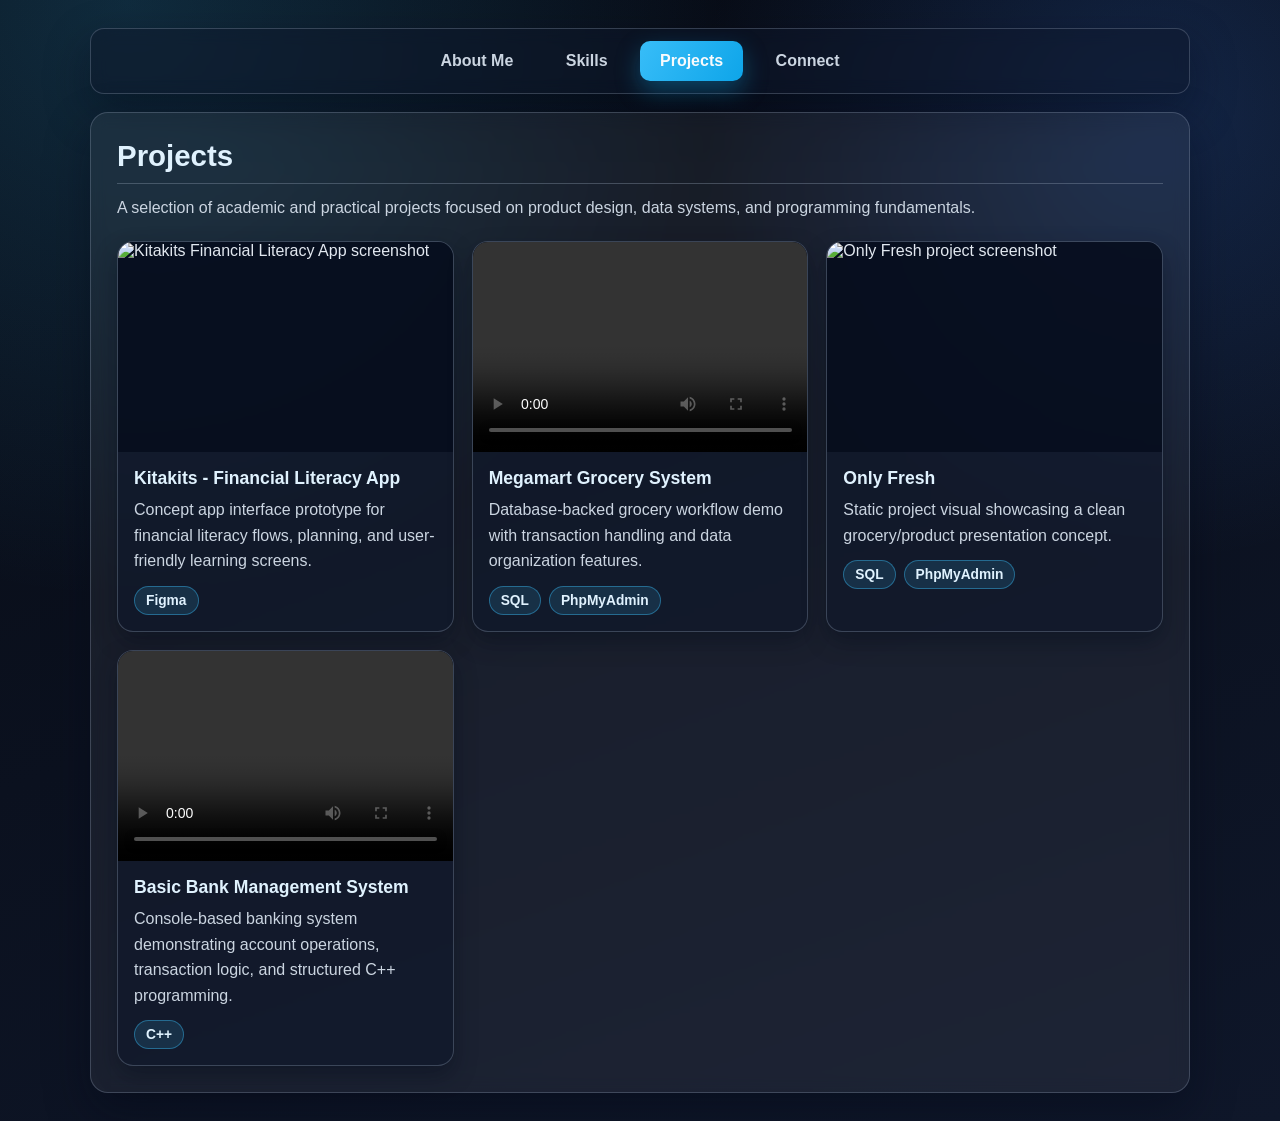
==== Projects.html @ dff07a02 "Add files via upload" ====
<!DOCTYPE html>
<html lang="en">
<head>
  <meta charset="UTF-8">
  <meta name="viewport" content="width=device-width, initial-scale=1.0">
  <title>Projects - Kin Marcus Decio</title>
  <link rel="stylesheet" href="Projects.css">
</head>
<body>
  <div class="nav">
    <a href="Index.html">About Me</a>
    <a href="Skills.html">Skills</a>
    <a href="Projects.html" class="active">Projects</a>
    <a href="Socials.html">Connect</a>
  </div>

  <main class="main-content">
    <section class="projects-section">
      <h2>Projects</h2>
      <p class="intro">A selection of academic and practical projects focused on product design, data systems, and programming fundamentals.</p>

      <div class="projects-grid">
        <article class="project-card">
          <div class="project-media image-wrap">
            <img src="KitaKits Screenshot.png" alt="Kitakits Financial Literacy App screenshot">
          </div>
          <div class="project-content">
            <h3>Kitakits - Financial Literacy App</h3>
            <p>Concept app interface prototype for financial literacy flows, planning, and user-friendly learning screens.</p>
            <div class="tech-bubbles">
              <span class="tech-bubble">Figma</span>
            </div>
          </div>
        </article>

        <article class="project-card">
          <div class="project-media video-wrap">
            <video controls preload="metadata">
              <source src="Megamart Grocery Finals.mp4" type="video/mp4">
              Your browser does not support the video tag.
            </video>
          </div>
          <div class="project-content">
            <h3>Megamart Grocery System</h3>
            <p>Database-backed grocery workflow demo with transaction handling and data organization features.</p>
            <div class="tech-bubbles">
              <span class="tech-bubble">SQL</span>
              <span class="tech-bubble">PhpMyAdmin</span>
            </div>
          </div>
        </article>

        <article class="project-card">
          <div class="project-media image-wrap">
            <img src="Only Fresh.jpg" alt="Only Fresh project screenshot">
          </div>
          <div class="project-content">
            <h3>Only Fresh</h3>
            <p>Static project visual showcasing a clean grocery/product presentation concept.</p>
            <div class="tech-bubbles">
              <span class="tech-bubble">SQL</span>
              <span class="tech-bubble">PhpMyAdmin</span>
            </div>
          </div>
        </article>

        <article class="project-card">
          <div class="project-media video-wrap">
            <video controls preload="metadata">
              <source src="Basic Bank Management System 2m.mp4" type="video/mp4">
              Your browser does not support the video tag.
            </video>
          </div>
          <div class="project-content">
            <h3>Basic Bank Management System</h3>
            <p>Console-based banking system demonstrating account operations, transaction logic, and structured C++ programming.</p>
            <div class="tech-bubbles">
              <span class="tech-bubble">C++</span>
            </div>
          </div>
        </article>
      </div>
    </section>
  </main>
</body>
</html>
---- Projects.css ----
:root {
  --bg: #070b14;
  --bg-alt: #0f172a;
  --card: rgba(255, 255, 255, 0.06);
  --card-border: rgba(148, 163, 184, 0.3);
  --text: #e2e8f0;
  --muted: #94a3b8;
  --accent: #38bdf8;
  --accent-strong: #0ea5e9;
  --shadow: 0 18px 45px rgba(2, 8, 23, 0.4);
}

* {
  box-sizing: border-box;
}

body {
  font-family: "Segoe UI", "Inter", "Arial", sans-serif;
  margin: 0;
  color: var(--text);
  background:
    radial-gradient(1000px circle at 10% 0%, rgba(56, 189, 248, 0.18), transparent 60%),
    radial-gradient(900px circle at 90% 10%, rgba(59, 130, 246, 0.2), transparent 50%),
    linear-gradient(160deg, var(--bg), var(--bg-alt));
  min-height: 100vh;
}

/* NAV */
.nav {
  width: min(1100px, 92%);
  margin: 28px auto 10px;
  padding: 8px;
  text-align: center;
  background: rgba(15, 23, 42, 0.45);
  border: 1px solid var(--card-border);
  border-radius: 14px;
  backdrop-filter: blur(8px);
  box-shadow: var(--shadow);
}

.nav a {
  display: inline-block;
  padding: 11px 20px;
  margin: 4px;
  border-radius: 10px;
  text-decoration: none;
  color: #cbd5e1;
  font-size: 1rem;
  font-weight: 600;
  transition: transform 0.22s ease, box-shadow 0.22s ease, background 0.22s ease, color 0.22s ease;
}

.nav a:hover {
  color: #f8fafc;
  background: rgba(148, 163, 184, 0.18);
  transform: translateY(-2px) scale(1.03);
  box-shadow: 0 8px 18px rgba(2, 8, 23, 0.35);
}

.nav .active {
  color: #f8fafc;
  background: linear-gradient(120deg, var(--accent), var(--accent-strong));
  box-shadow: 0 10px 24px rgba(14, 165, 233, 0.35);
}

.main-content {
  width: 100%;
  padding: 8px 0 28px;
}

.projects-section {
  width: min(1100px, 92%);
  margin: 0 auto;
  padding: 26px;
  border-radius: 18px;
  background: var(--card);
  border: 1px solid var(--card-border);
  backdrop-filter: blur(8px);
  box-shadow: var(--shadow);
}

.projects-section h2 {
  margin: 0 0 10px;
  padding-bottom: 10px;
  font-size: clamp(1.4rem, 2.3vw, 1.9rem);
  color: #e0f2fe;
  border-bottom: 1px solid rgba(148, 163, 184, 0.35);
}

.intro {
  margin: 0 0 20px;
  color: #cbd5e1;
  line-height: 1.7;
}

.projects-grid {
  display: grid;
  grid-template-columns: repeat(auto-fit, minmax(290px, 1fr));
  gap: 18px;
}

.project-card {
  overflow: hidden;
  border-radius: 16px;
  background: rgba(15, 23, 42, 0.62);
  border: 1px solid rgba(148, 163, 184, 0.32);
  box-shadow: 0 10px 22px rgba(2, 8, 23, 0.35);
  transition: transform 0.22s ease, border-color 0.22s ease, box-shadow 0.22s ease;
}

.project-card:hover {
  transform: translateY(-4px) scale(1.01);
  border-color: rgba(56, 189, 248, 0.7);
  box-shadow: 0 14px 28px rgba(2, 8, 23, 0.45);
}

.project-media {
  width: 100%;
  background: rgba(2, 8, 23, 0.65);
}

.image-wrap img,
.video-wrap video {
  display: block;
  width: 100%;
  height: 210px;
  object-fit: cover;
}

.project-content {
  padding: 16px;
}

.project-content h3 {
  margin: 0 0 8px;
  color: #e0f2fe;
  font-size: 1.1rem;
}

.project-content p {
  margin: 0 0 12px;
  color: #cbd5e1;
  line-height: 1.6;
}

.tech-bubbles {
  display: flex;
  flex-wrap: wrap;
  gap: 8px;
}

.tech-bubble {
  padding: 6px 11px;
  border-radius: 999px;
  font-size: 0.86rem;
  font-weight: 600;
  color: #e0f2fe;
  background: rgba(56, 189, 248, 0.14);
  border: 1px solid rgba(56, 189, 248, 0.42);
  transition: transform 0.2s ease, background 0.2s ease, border-color 0.2s ease;
}

.tech-bubble:hover {
  transform: translateY(-2px) scale(1.05);
  background: rgba(56, 189, 248, 0.24);
  border-color: rgba(56, 189, 248, 0.75);
}

@media (max-width: 860px) {
  .projects-section {
    padding: 20px;
  }

  .image-wrap img,
  .video-wrap video {
    height: 190px;
  }
}
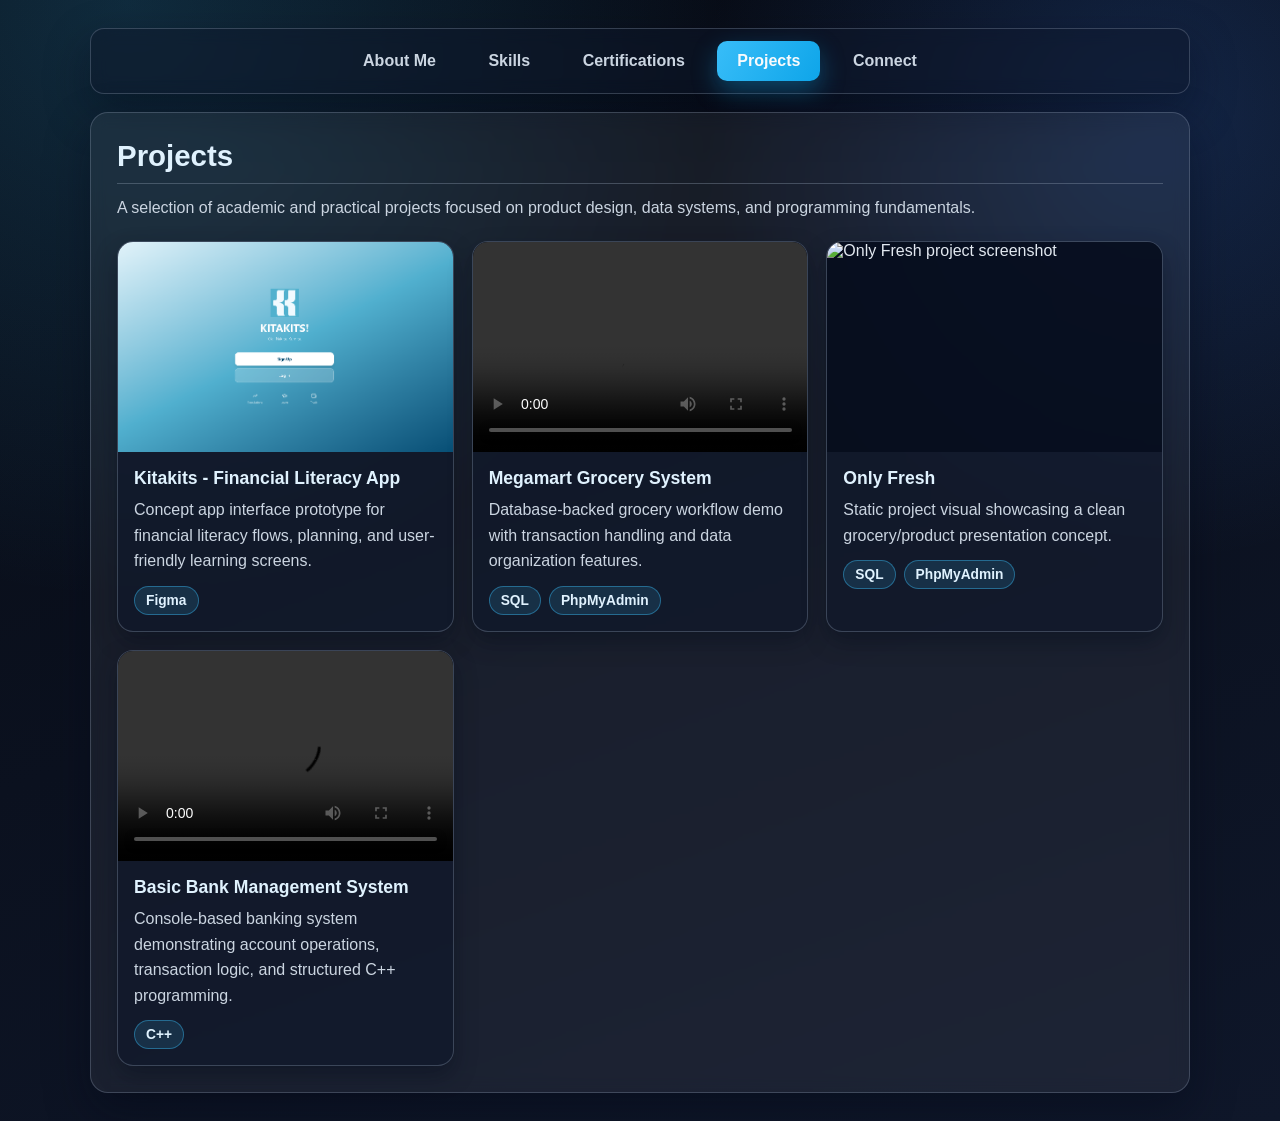
==== commit 551e233b: "Add files via upload" ====
--- a/Projects.html
+++ b/Projects.html
@@ -10,6 +10,7 @@
   <div class="nav">
     <a href="Index.html">About Me</a>
     <a href="Skills.html">Skills</a>
+    <a href="Certifications.html">Certifications</a>
     <a href="Projects.html" class="active">Projects</a>
     <a href="Socials.html">Connect</a>
   </div>
